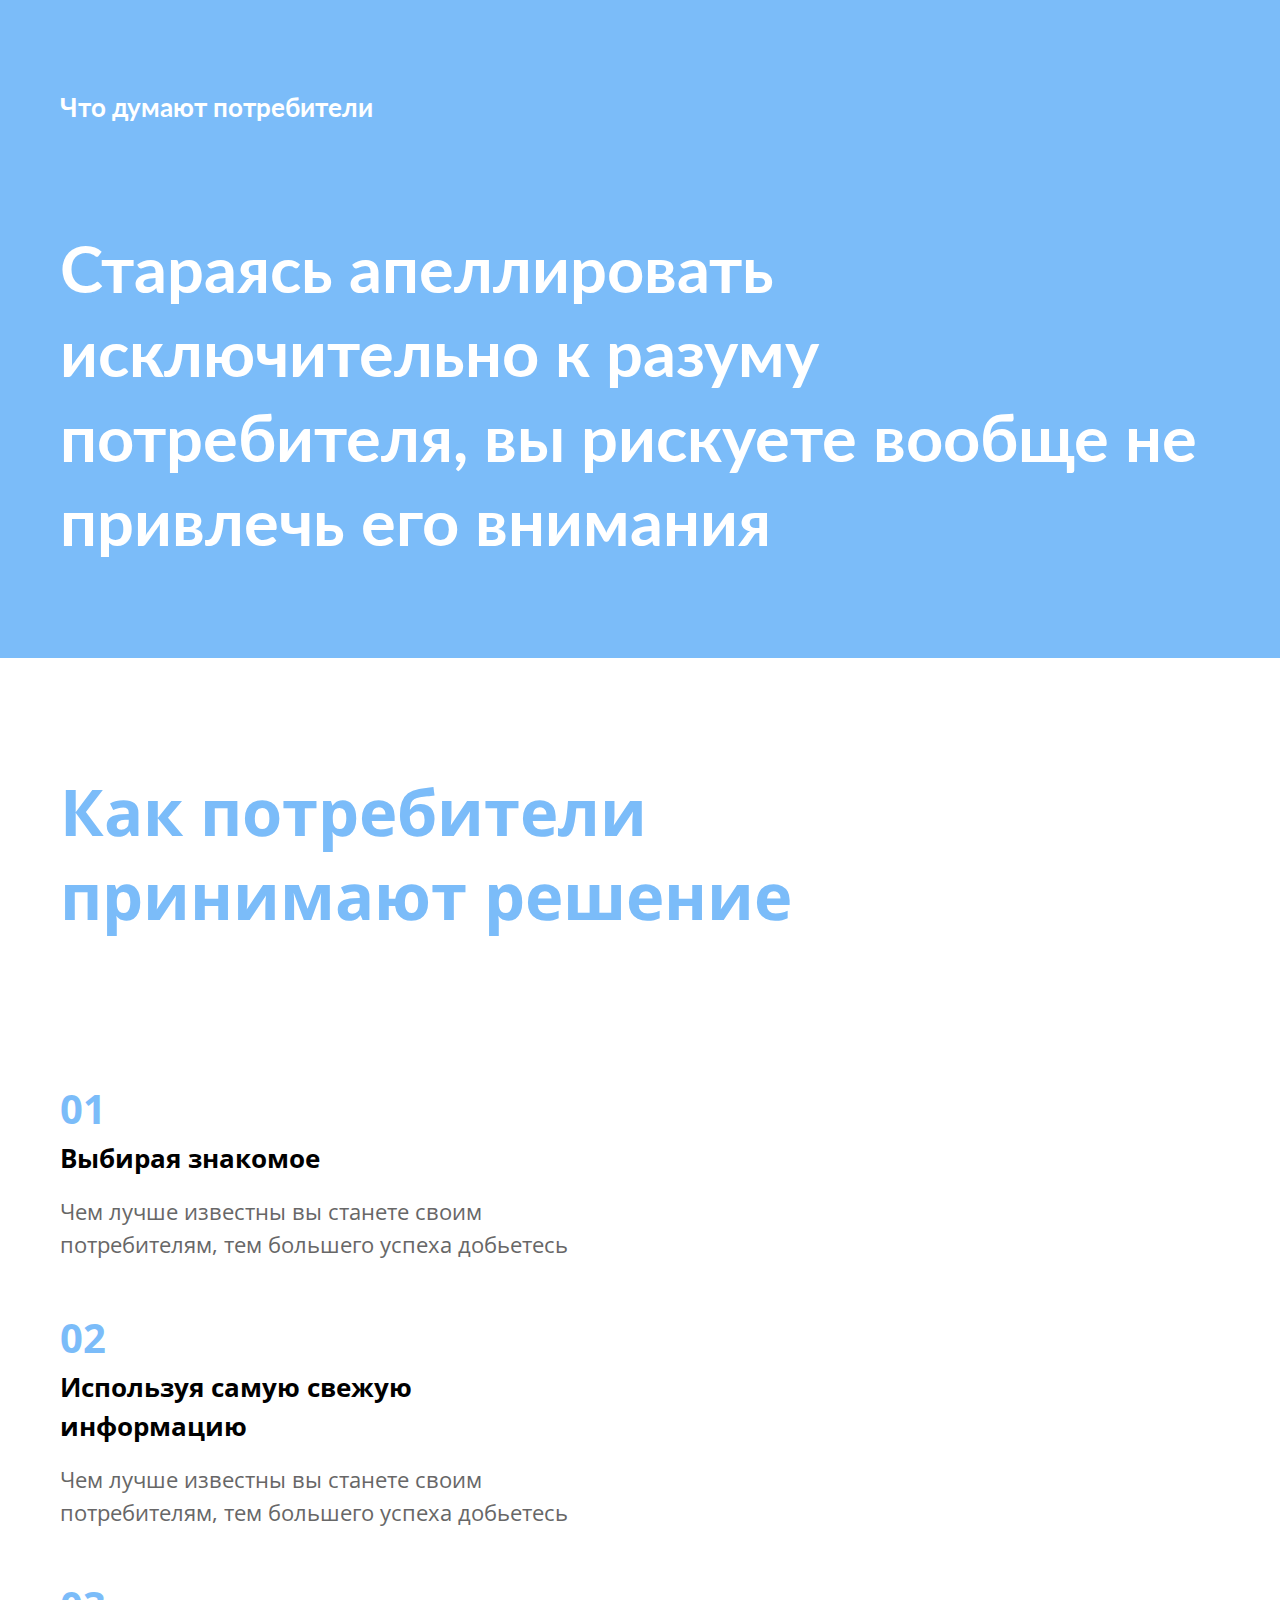
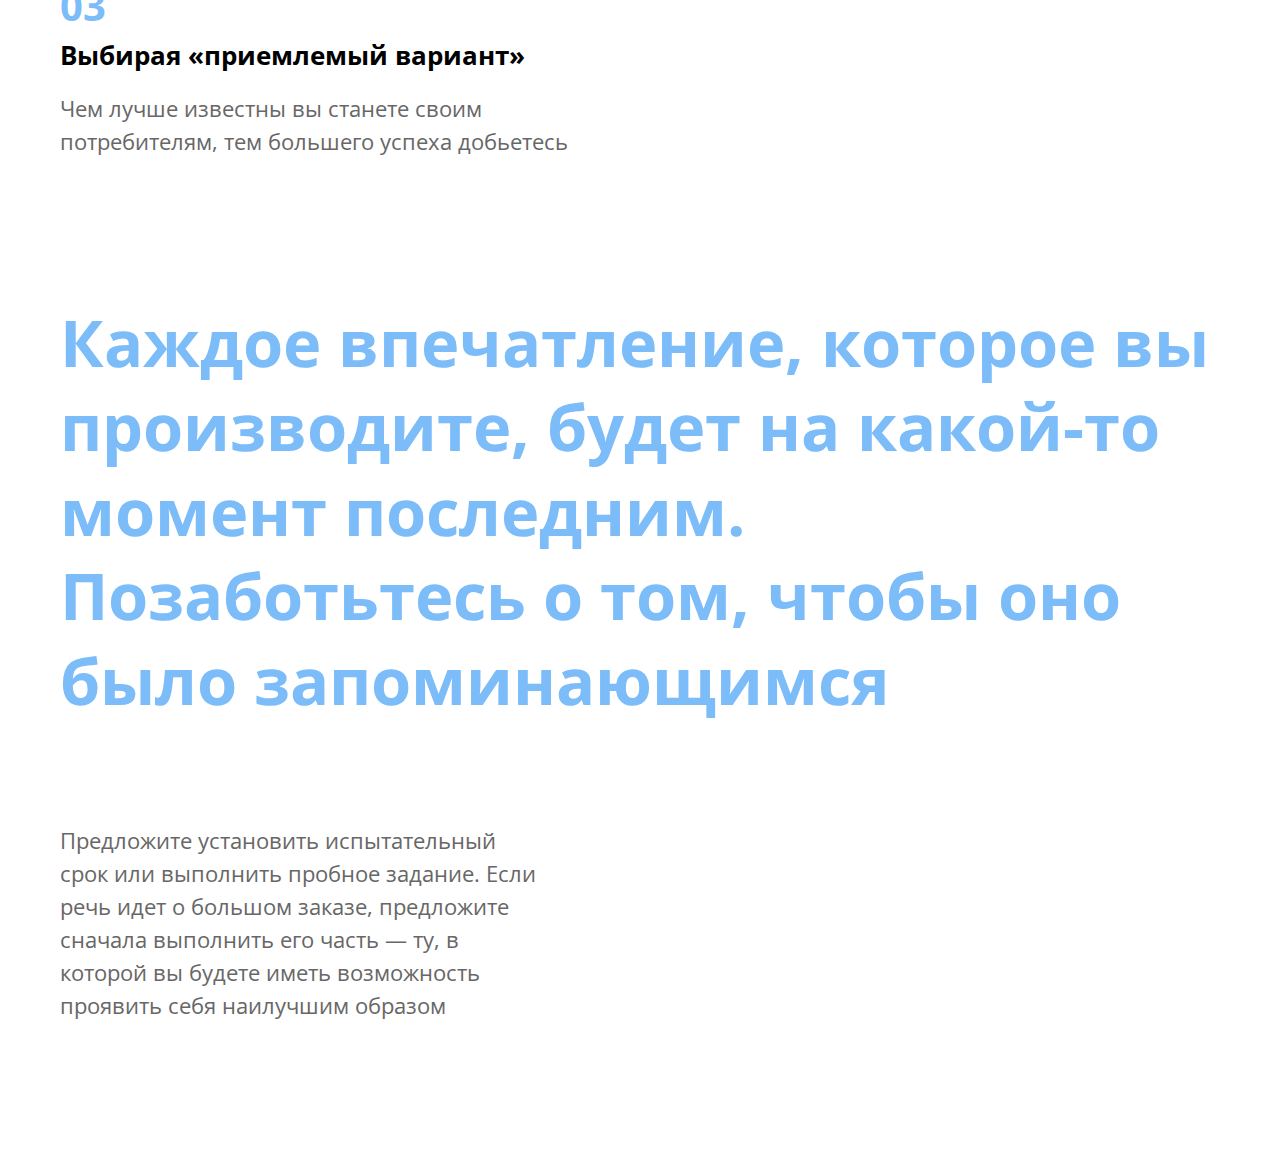
==== figma.html @ 9b2d490e "all homework" ====
<!DOCTYPE html>
<html lang="en">

<head>
    <meta charset="UTF-8">
    <meta name="viewport" content="width=device-width, initial-scale=1.0">
    <link rel="stylesheet" href="css/figma.css">
    <link rel="preconnect" href="https://fonts.googleapis.com">
    <link rel="preconnect" href="https://fonts.gstatic.com" crossorigin>
    <link href="https://fonts.googleapis.com/css2?family=Lato:wght@700&family=Open+Sans:wght@400;700&display=swap"
        rel="stylesheet">
    <title>Figma</title>
</head>

<body>
    <div class="top center">
        <p class="top__info">Что думают потребители</p>
        <h1 class="title">Стараясь апеллировать исключительно к разуму потребителя, вы рискуете вообще не привлечь его
            внимания</h1>
    </div>
    <div class="feel center">
        <h2 class="heading feel__heading">Как потребители принимают решение</h2>
        <ul class="feel__list">
            <li>
                <h3 class="liHead">01</h3>
                <h4 class="pLiHead">Выбирая знакомое</h4>
                <p class="text feel__liText left">Чем лучше известны вы станете своим потребителям, тем большего успеха
                    добьетесь</p>
            </li>
            <li>
                <h3 class="liHead">02</h3>
                <h4 class="pLiHead leftHead2">Используя самую свежую информацию</h4>
                <p class="text feel__liText left">Чем лучше известны вы станете своим потребителям, тем большего успеха
                    добьетесь</p>
            </li>
            <li>
                <h3 class="liHead">03</h3>
                <h4 class="pLiHead leftHead2">Выбирая «приемлемый вариант»</h4>
                <p class="text feel__liText left">Чем лучше известны вы станете своим потребителям, тем большего успеха
                    добьетесь</p>
            </li>
        </ul>
    </div>
    <div class="impress center">
        <h2 class="heading impress__heading center">Каждое впечатление, которое вы производите, будет на какой-то момент
            последним. Позаботьтесь о том, чтобы оно было запоминающимся</h2>
        <p class="text leftTxt">Предложите установить испытательный срок или выполнить пробное задание. Если речь идет о
            большом заказе, предложите сначала выполнить его часть — ту, в которой вы будете иметь возможность проявить
            себя наилучшим образом</p>
    </div>
</body>

</html>
---- css/figma.css ----
* {
    margin: 0;
    padding: 0;
  }
  
  body {
    font-family: "Open Sans", sans-serif;
  }
  
  a {
    text-decoration: none;
  }
  
  .center {
    padding-left: calc(50% - 1160px / 2);
    padding-right: calc(50% - 1160px / 2);
  }
  
  .left{
    padding-left: calc(50% - 1160px / 2); 
    padding-right: calc(1160px / 2);
  }
  
  .top {
    padding-top: 91px;
    padding-bottom: 94px;
    background-color: #7bbcf9;
  }
  
  .top__info {
    color: #fff;
    font-family: "Lato", sans-serif;
    font-size: 26px;
    font-style: normal;
    font-weight: 700;
    line-height: 130%; /* 33.8px */
  }
  
  .title {
    margin-top: 101px;
    color: #fff;
    font-family: "Lato", sans-serif;
    font-size: 65px;
    font-style: normal;
    font-weight: 700;
    line-height: 130%; /* 84.5px */
  }
  
  .feel {
    padding-top: 111px;
    padding-bottom: 95px;
  }
  
  .feel__heading {
    margin-bottom: 141px;
    padding-left: calc(50% - 1160px / 2);
    padding-right: calc(50% - 1160px / 3);
  }
  
  .feel__text {
    width: 452px;
  }
  
  .heading {
    color: #7BBCF9;
    font-size: 65px;
    font-style: normal;
    font-weight: 700;
    line-height: 130%; /* 84.5px */
  }
  
  .text {
    color: #676767;
    font-size: 22px;
    font-style: normal;
    font-weight: 400;
    line-height: 150%; /* 33px */
  }
  
  .liHead
  {
    color: #7BBCF9;
    font-size: 40px;
    font-style: normal;
    font-weight: 700;
    line-height: 150%; /* 60px */
  }
  
  .pLiHead{
    color: #000;
    font-size: 26px;
    font-style: normal;
    font-weight: 700;
    line-height: 150%; /* 39px */
  }
  
  .feel__liText{
    padding-top: 17px;
    padding-bottom: 47px;
  }
  
  .feel__list{
    list-style-type: none;
  }
  
  .impress__heading{
    padding-bottom: 102px;
  }
  
  .leftHead1{
    padding-left: calc(50% - 1160px / 2);
    padding-right: calc(50% + 1160px / 6);  
  }
  
  .leftHead2{
    padding-left: calc(50% - 1160px / 2);
    padding-right: calc(50% + 1160px / 12);  
  }
  
  .leftTxt{
    padding-left: calc(50% - 1160px / 2);
    padding-right: calc(50% + 1160px / 12);    
  }
  
  .impress{
    padding-bottom: 154px;
  }
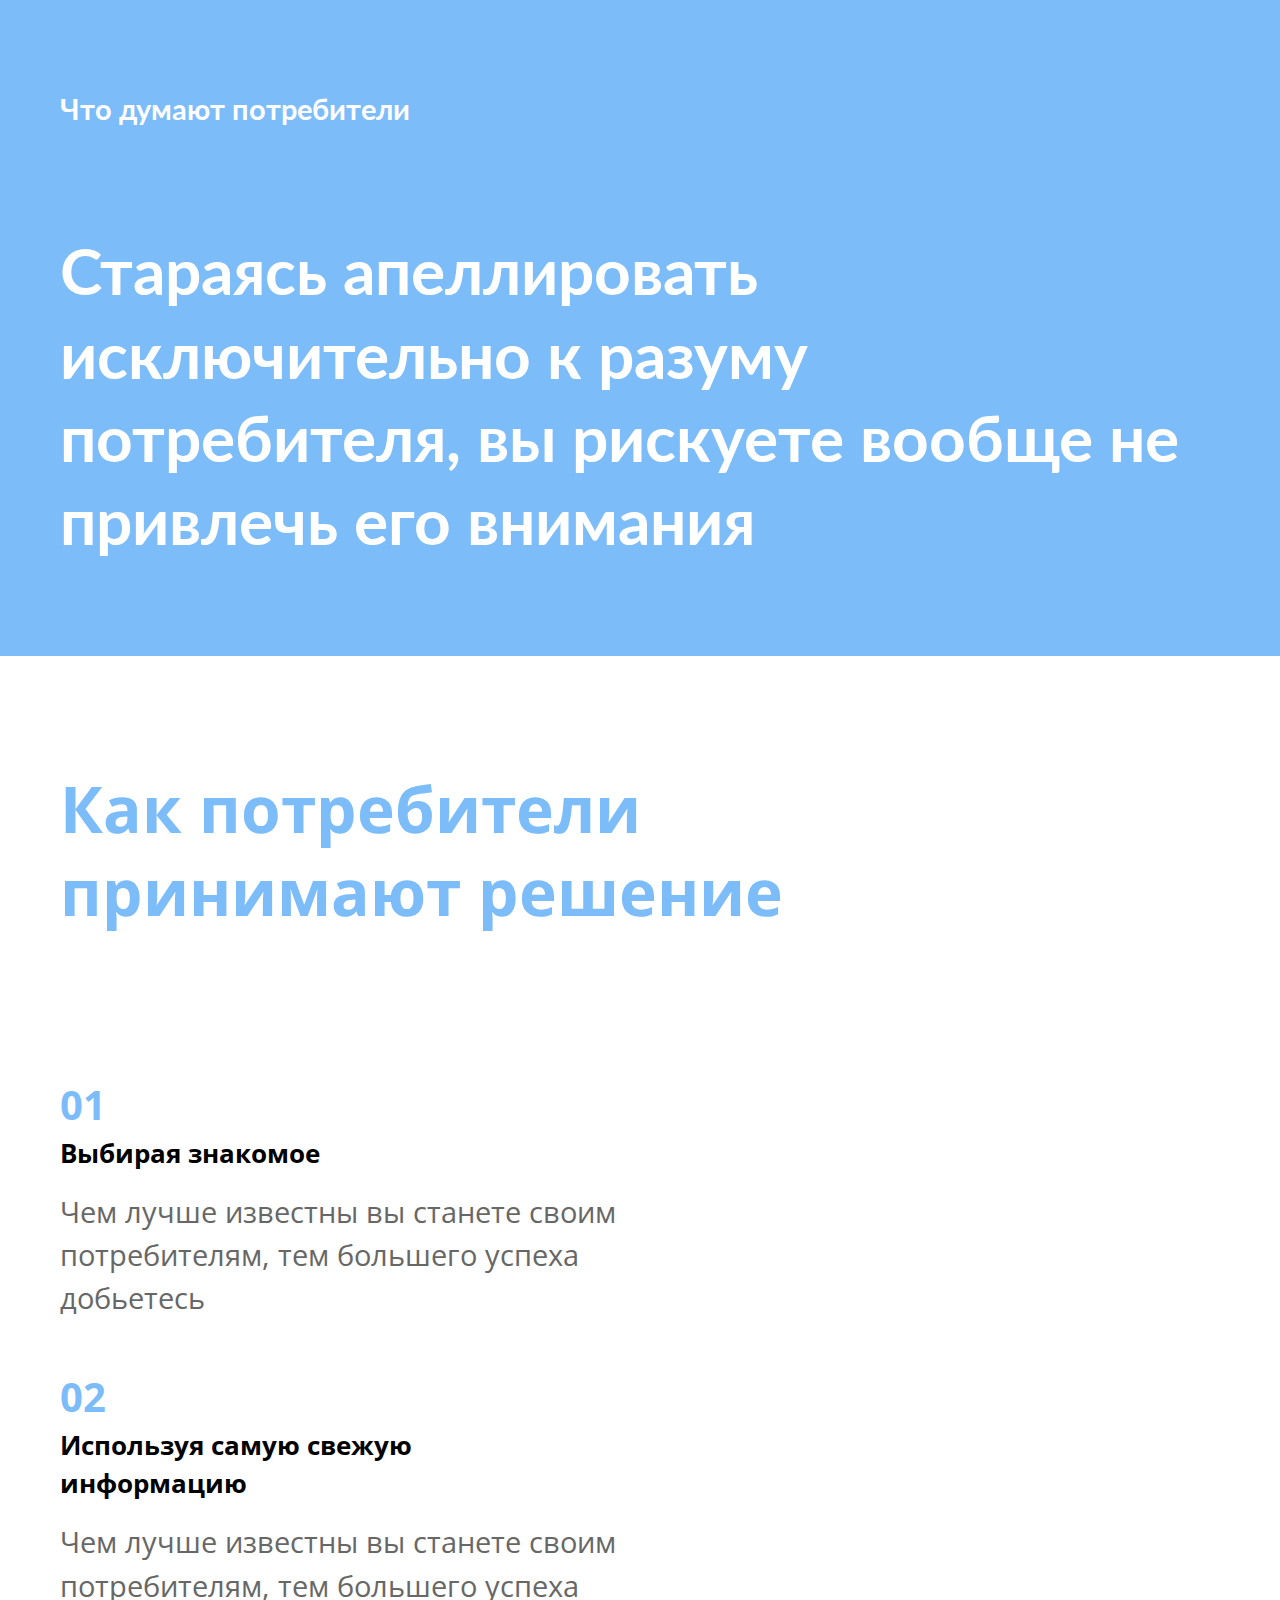
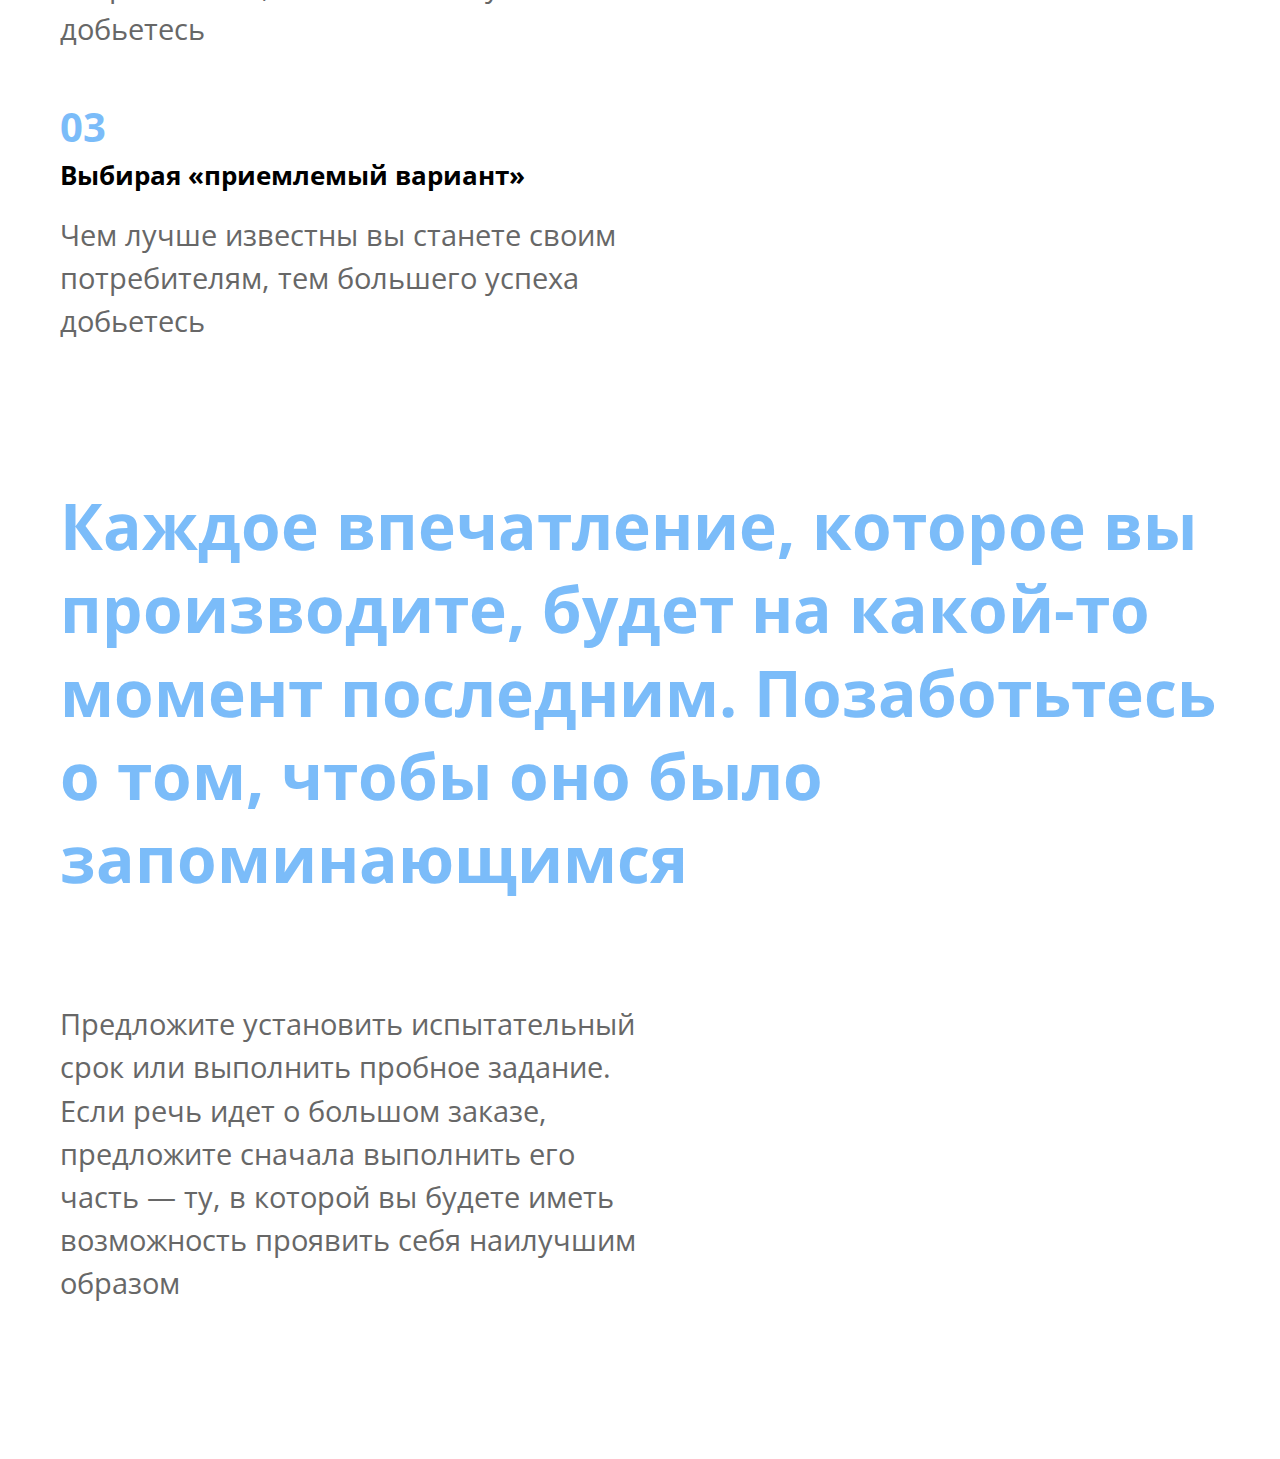
==== commit 5927bbb6: "homework 15" ====
--- a/figma.html
+++ b/figma.html
@@ -1,5 +1,5 @@
 <!DOCTYPE html>
-<html lang="en">
+<html lang="ru">
 
 <head>
     <meta charset="UTF-8">
@@ -23,7 +23,7 @@
         <ul class="feel__list">
             <li>
                 <h3 class="liHead">01</h3>
-                <h4 class="pLiHead">Выбирая знакомое</h4>
+                <h4 class="pLiHead leftHead2">Выбирая знакомое</h4>
                 <p class="text feel__liText left">Чем лучше известны вы станете своим потребителям, тем большего успеха
                     добьетесь</p>
             </li>
@@ -44,7 +44,7 @@
     <div class="impress center">
         <h2 class="heading impress__heading center">Каждое впечатление, которое вы производите, будет на какой-то момент
             последним. Позаботьтесь о том, чтобы оно было запоминающимся</h2>
-        <p class="text leftTxt">Предложите установить испытательный срок или выполнить пробное задание. Если речь идет о
+        <p class="text left">Предложите установить испытательный срок или выполнить пробное задание. Если речь идет о
             большом заказе, предложите сначала выполнить его часть — ту, в которой вы будете иметь возможность проявить
             себя наилучшим образом</p>
     </div>
--- a/css/figma.css
+++ b/css/figma.css
@@ -2,23 +2,21 @@
     margin: 0;
     padding: 0;
   }
-  
+  html{
+    font-size: 16px;
+  }
   body {
     font-family: "Open Sans", sans-serif;
   }
   
-  a {
-    text-decoration: none;
-  }
-  
   .center {
-    padding-left: calc(50% - 1160px / 2);
-    padding-right: calc(50% - 1160px / 2);
+    padding-left: calc(50% - 72.5rem / 2);
+    padding-right: calc(50% - 72.5rem / 2);
   }
   
   .left{
-    padding-left: calc(50% - 1160px / 2); 
-    padding-right: calc(1160px / 2);
+    padding-left: calc(50% - 72.5rem / 2); 
+    padding-right: calc(72.5rem / 2);
   }
   
   .top {
@@ -30,7 +28,7 @@
   .top__info {
     color: #fff;
     font-family: "Lato", sans-serif;
-    font-size: 26px;
+    font-size: 1.8rem;
     font-style: normal;
     font-weight: 700;
     line-height: 130%; /* 33.8px */
@@ -40,7 +38,7 @@
     margin-top: 101px;
     color: #fff;
     font-family: "Lato", sans-serif;
-    font-size: 65px;
+    font-size: 4rem;
     font-style: normal;
     font-weight: 700;
     line-height: 130%; /* 84.5px */
@@ -53,8 +51,8 @@
   
   .feel__heading {
     margin-bottom: 141px;
-    padding-left: calc(50% - 1160px / 2);
-    padding-right: calc(50% - 1160px / 3);
+    padding-left: calc(50% - 72.5rem / 2);
+    padding-right: calc(50% - 72.5rem / 3);
   }
   
   .feel__text {
@@ -63,7 +61,7 @@
   
   .heading {
     color: #7BBCF9;
-    font-size: 65px;
+    font-size: 4rem;
     font-style: normal;
     font-weight: 700;
     line-height: 130%; /* 84.5px */
@@ -71,7 +69,7 @@
   
   .text {
     color: #676767;
-    font-size: 22px;
+    font-size: 1.8rem;
     font-style: normal;
     font-weight: 400;
     line-height: 150%; /* 33px */
@@ -80,7 +78,7 @@
   .liHead
   {
     color: #7BBCF9;
-    font-size: 40px;
+    font-size: 2.5rem;
     font-style: normal;
     font-weight: 700;
     line-height: 150%; /* 60px */
@@ -88,7 +86,7 @@
   
   .pLiHead{
     color: #000;
-    font-size: 26px;
+    font-size: 1.6rem;
     font-style: normal;
     font-weight: 700;
     line-height: 150%; /* 39px */
@@ -108,20 +106,68 @@
   }
   
   .leftHead1{
-    padding-left: calc(50% - 1160px / 2);
-    padding-right: calc(50% + 1160px / 6);  
+    padding-left: calc(50% - 72.5rem / 2);
+    padding-right: calc(50% + 72.5rem / 6);  
   }
   
   .leftHead2{
-    padding-left: calc(50% - 1160px / 2);
-    padding-right: calc(50% + 1160px / 12);  
+    padding-left: calc(50% - 72.5rem / 2);
+    padding-right: calc(50% + 72.5rem / 12);  
   }
   
-  .leftTxt{
-    padding-left: calc(50% - 1160px / 2);
-    padding-right: calc(50% + 1160px / 12);    
-  }
+  /* .leftTxt{
+    padding-left: calc(50% - 72.5rem / 2);
+    padding-right: calc(50% + 72.5rem / 12);    
+  } */
   
   .impress{
     padding-bottom: 154px;
-  }+  }
+
+  @media (max-width: 768px) {
+    html{
+      font-size: 10px;
+    }
+    .leftHead2{
+      padding-left: 1rem;
+      padding-right: 1rem;  
+    }
+    .left{
+      padding-left: 1rem; 
+      padding-right: 1rem;
+    }
+    .center {
+      padding-left: 1rem;
+      padding-right: 1rem;
+    }
+    .liHead{
+      padding-left: 1rem;
+    }
+    .title {
+      text-align: center;
+    }
+  }
+  
+  @media (max-width: 390px) {
+    html{
+      font-size: 8px;
+    }
+    .leftHead2{
+      padding-left: 1rem;
+      padding-right: 1rem;  
+    }
+    .left{
+      padding-left: 1rem; 
+      padding-right: 1rem;
+    }
+    .center {
+      padding-left: 1rem;
+      padding-right: 1rem;
+    }
+    .liHead{
+      padding-left: 1rem;
+    }
+    .title {
+      text-align: center;
+    }
+  }  